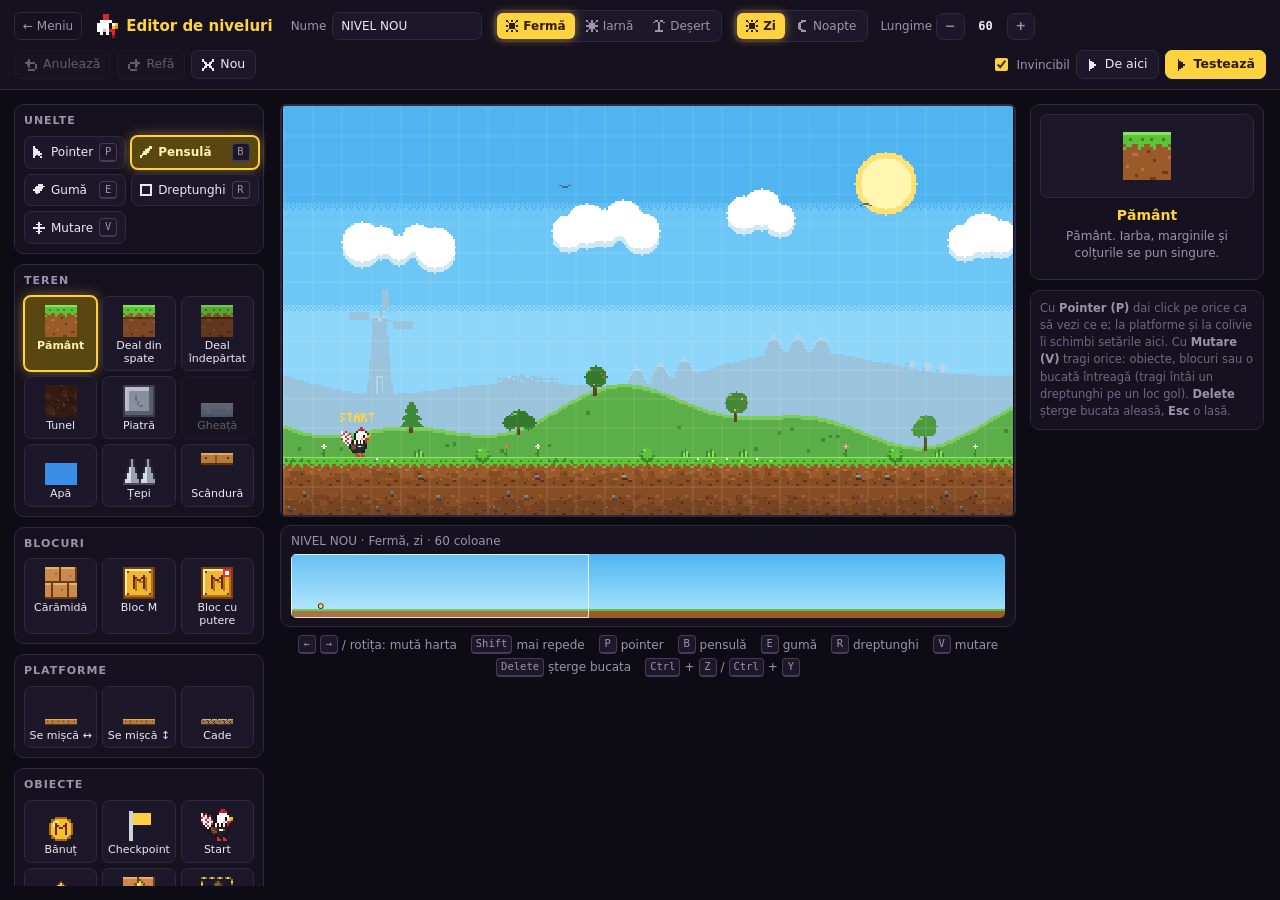
==== editor.html @ 534eb2d0 "Editor de niveluri (etapele 1-2), versiunea 1.1 - editor.html: pânză, unelte, testare, peșteră, cafe" ====
<!doctype html>
<html lang="ro">
<head>
<meta charset="utf-8">
<meta name="viewport" content="width=device-width,initial-scale=1">
<title>Curcanul în Fugă — Editor de niveluri</title>
<style>
  :root{
    --bg:#0d0b14;--panel:#15111e;--card:#1d1829;--card2:#262037;--line:#2e2840;--line2:#433a5c;
    --text:#ece8f4;--muted:#9a94ad;--dim:#6f6886;--accent:#ffd23f;--accent-ink:#2a1d00;--danger:#ff6a6a;
    --glow:0 0 0 1px var(--accent),0 0 14px rgba(255,210,63,.5);--lit-bg:#5a4610;--lit-text:#fff3b0;
  }
  *{box-sizing:border-box}
  html,body{margin:0;height:100%}
  body{background:var(--bg);color:var(--text);font:13px/1.35 system-ui,-apple-system,"Segoe UI",sans-serif;display:flex;flex-direction:column;overflow:hidden}
  button,input{font:inherit;color:inherit}
  button{cursor:pointer;-webkit-tap-highlight-color:transparent}
  button:focus-visible,input:focus-visible{outline:2px solid var(--accent);outline-offset:2px}
  button:disabled{opacity:.35;cursor:not-allowed}
  kbd{display:inline-block;min-width:18px;padding:0 4px;border:1px solid var(--line2);border-bottom-width:2px;border-radius:4px;
    background:var(--card);font:10.5px/1.5 ui-monospace,Consolas,monospace;color:var(--muted);text-align:center}

  /* ---- Bara de sus */
  .bar{flex:none;display:flex;flex-wrap:wrap;align-items:center;gap:8px 12px;padding:10px 14px;background:var(--panel);border-bottom:1px solid var(--line)}
  h1{display:flex;align-items:center;gap:8px;font-size:15px;margin:0 6px 0 0;color:var(--accent);white-space:nowrap}
  h1 img{image-rendering:pixelated;width:24px;height:24px}
  .back{color:var(--muted);font-size:12px;text-decoration:none;padding:5px 8px;border:1px solid var(--line);border-radius:6px;white-space:nowrap}
  .back:hover{color:var(--accent);border-color:var(--line2)}
  .fld{display:flex;align-items:center;gap:6px;color:var(--muted);font-size:12px}
  .fld input{width:150px;padding:5px 8px;background:var(--card);border:1px solid var(--line);border-radius:7px;text-transform:uppercase;color:var(--text)}
  .seg{display:flex;gap:2px;padding:2px;background:var(--card);border:1px solid var(--line);border-radius:8px}
  .seg button{display:flex;align-items:center;gap:5px;padding:5px 9px;border:0;border-radius:6px;background:none;color:var(--muted);font-size:12px;white-space:nowrap}
  .seg button:hover:not(:disabled){color:var(--text);background:var(--card2)}
  .seg button[aria-pressed="true"]{background:var(--accent);color:var(--accent-ink);font-weight:600;box-shadow:0 0 10px rgba(255,210,63,.55)}
  .len{display:flex;align-items:center;gap:4px;color:var(--muted);font-size:12px}
  .len b{min-width:34px;text-align:center;color:var(--text);font:600 12px ui-monospace,Consolas,monospace}
  .btn{display:flex;align-items:center;gap:6px;padding:5px 10px;background:var(--card);border:1px solid var(--line);border-radius:7px;white-space:nowrap;font-size:12.5px}
  .btn:hover:not(:disabled){background:var(--card2);border-color:var(--line2)}
  .btn:active:not(:disabled){transform:translateY(1px)}
  .btn.sq{padding:4px 8px;font-weight:700}
  .btn.primary{background:var(--accent);border-color:var(--accent);color:var(--accent-ink);font-weight:700}
  .btn.primary:hover:not(:disabled){background:#ffe070;border-color:#ffe070}
  .btn.stop{background:#c8323e;border-color:#ff6a72;color:#fff;font-weight:700}
  .btn.stop:hover{background:#e04050}
  .grp{display:flex;align-items:center;gap:6px}
  .sp{flex:1}
  .chk{display:flex;align-items:center;gap:5px;color:var(--muted);font-size:12px;cursor:pointer;white-space:nowrap}
  .chk input{accent-color:var(--accent)}
  .px{flex:none;width:12px;height:12px}

  /* ---- Stânga: panoul cu elemente */
  .body{flex:1;min-height:0;display:flex;gap:14px;padding:14px}
  aside{flex:none;width:252px;display:flex;flex-direction:column;gap:10px;overflow-y:auto;padding-right:2px;scrollbar-width:thin;scrollbar-color:var(--line2) transparent}
  section{background:var(--panel);border:1px solid var(--line);border-radius:10px;padding:9px}
  h2{font-size:11px;letter-spacing:.09em;text-transform:uppercase;color:var(--muted);margin:0 0 7px;font-weight:600}
  .modes{display:grid;grid-template-columns:1fr 1fr;gap:5px}
  .mode{display:flex;align-items:center;gap:6px;padding:6px 8px;background:var(--card);border:1px solid var(--line);border-radius:7px;font-size:12px;text-align:left}
  .mode kbd{margin-left:auto}
  .mode:hover{background:var(--card2);border-color:var(--line2)}
  .mode[aria-pressed="true"]{background:var(--lit-bg);border-color:var(--accent);color:var(--lit-text);font-weight:600;box-shadow:var(--glow)}
  .els{display:grid;grid-template-columns:repeat(3,1fr);gap:5px}
  .el{display:flex;flex-direction:column;align-items:center;gap:3px;padding:6px 2px 5px;background:var(--card);border:1px solid var(--line);border-radius:7px;font-size:11px;line-height:1.15;text-align:center}
  .el:hover:not(:disabled){background:var(--card2);border-color:var(--line2)}
  .el .ic{display:flex;align-items:flex-end;justify-content:center;height:34px}
  .el img{image-rendering:pixelated;display:block}
  .el[aria-pressed="true"]{background:var(--lit-bg);border-color:var(--accent);color:var(--lit-text);font-weight:600;box-shadow:var(--glow)}
  .el svg.px{width:21px;height:21px;margin-bottom:4px}
  .el[hidden]{display:none}
  .stack{display:flex;flex-direction:column;gap:6px}
  .row{display:flex;align-items:center;gap:8px}
  .row .lbl{flex:none;width:44px;color:var(--muted);font-size:12px}
  .row .seg{flex:1}
  .row .seg button{flex:1;justify-content:center;padding:5px 2px}
  section[hidden]{display:none}
  .opt{display:flex;align-items:center;justify-content:space-between;gap:8px;color:var(--muted);font-size:12px}
  .opt + .opt{margin-top:6px}
  .capts{display:grid;grid-template-columns:repeat(5,1fr);gap:4px}
  .capt{display:flex;flex-direction:column;align-items:center;gap:2px;padding:4px 1px;background:var(--card);border:1px solid var(--line);border-radius:7px;font-size:9.5px;line-height:1.1;text-align:center}
  .capt img{image-rendering:pixelated;width:33px;height:40px}
  .capt[aria-pressed="true"]{background:var(--lit-bg);border-color:var(--accent);color:var(--lit-text);box-shadow:var(--glow)}
  .hint{margin:0;color:var(--dim);font-size:11.5px;line-height:1.5}
  /* Butoanele mari; cel de ștergere e roșu și stă departe */
  .btn.big{width:100%;justify-content:center;padding:10px;margin-top:8px;font-size:13px;font-weight:600}
  .danger-zone{margin-top:16px;padding-top:12px;border-top:1px dashed var(--line2)}
  .danger-zone .btn{margin-top:0}
  .btn.danger{background:#3a1418;border-color:#c8323e;color:#ffb0b4}
  .btn.danger:hover:not(:disabled){background:#c8323e;border-color:#ff6a72;color:#fff}
  /* Fereastra de confirmare */
  .modal{position:fixed;inset:0;z-index:20;display:flex;align-items:center;justify-content:center;background:rgba(8,6,14,.72)}
  .modal[hidden]{display:none}
  .modal .box{width:min(380px,calc(100vw - 32px));background:var(--panel);border:1px solid var(--line2);border-radius:12px;padding:18px;box-shadow:0 10px 40px rgba(0,0,0,.6)}
  .modal h3{margin:0 0 8px;font-size:16px;color:#ff8a90}
  .modal p{margin:0 0 16px;color:var(--muted);line-height:1.45}
  .modal .acts{display:flex;justify-content:flex-end;gap:10px}
  .modal .acts .btn{padding:9px 16px;font-size:13px}
  /* ---- Dreapta: elementul ales și setările lui */
  aside.props{width:236px}
  .ihead{display:flex;flex-direction:column;align-items:center;gap:8px;text-align:center;margin-bottom:8px}
  .ihead .big{display:flex;align-items:center;justify-content:center;width:100%;min-height:84px;background:var(--card);border:1px solid var(--line);border-radius:8px;padding:8px}
  .ihead .big img{image-rendering:pixelated;display:block}
  .ihead .big svg.px{width:42px;height:42px;color:var(--accent)}
  .ihead b{display:block;font-size:14px;color:var(--accent)}
  .ihead small{display:block;margin-top:3px;color:var(--muted);font-size:12px;line-height:1.4}
  .ictx{margin:0 0 8px;padding:5px 8px;border-radius:6px;background:var(--card);color:var(--muted);font-size:11.5px;text-align:center}
  .props .opt b{min-width:64px;text-align:center}
  .seg.pw button{flex:1;flex-direction:column;justify-content:center;gap:4px;padding:7px 2px}
  .seg.pw img{image-rendering:pixelated;width:32px;height:32px;display:block}
  .props .capts{grid-template-columns:repeat(2,1fr);gap:6px}
  .props .capt{flex-direction:row;justify-content:flex-start;gap:6px;padding:4px 6px;font-size:11.5px;text-align:left}
  .props .capt img{width:33px;height:40px}
  .hint b{color:var(--muted);font-weight:600}

  /* ---- Dreapta: jocul și harta mică */
  main{flex:1;min-width:0;display:flex;flex-direction:column;align-items:center;gap:8px}
  iframe{border:2px solid var(--line);border-radius:6px;background:#000;display:block}
  main.playing iframe{border-color:var(--accent);box-shadow:var(--glow)}
  .mapbox{align-self:stretch;background:var(--panel);border:1px solid var(--line);border-radius:10px;padding:7px 10px 8px}
  .maphead{display:flex;justify-content:space-between;align-items:baseline;gap:12px;margin-bottom:5px;font-size:12px}
  #status{color:var(--muted)}
  #pos{font:12px ui-monospace,Consolas,monospace;color:var(--muted);white-space:nowrap}
  #map{display:block;width:100%;height:64px;border-radius:5px;background:#000;cursor:pointer;touch-action:none}
  .keys{display:flex;flex-wrap:wrap;justify-content:center;gap:4px 14px;margin:0;color:var(--muted);font-size:12px}
  .keys span{display:inline-flex;align-items:center;gap:4px}
</style>
</head>
<body>
<header class="bar">
  <a class="back" href="index.html">← Meniu</a>
  <h1><img id="logo" alt="">Editor de niveluri</h1>
  <label class="fld">Nume <input id="name" maxlength="24" spellcheck="false" autocomplete="off"></label>
  <div class="seg" id="biome" role="group" aria-label="Biomul">
    <button data-biome="ferma"><i data-px="sun"></i>Fermă</button>
    <button data-biome="iarna"><i data-px="flake"></i>Iarnă</button>
    <button data-biome="desert"><i data-px="palm"></i>Deșert</button>
  </div>
  <div class="seg" id="time" role="group" aria-label="Zi sau noapte">
    <button data-night="0"><i data-px="sun"></i>Zi</button>
    <button data-night="1"><i data-px="moon"></i>Noapte</button>
  </div>
  <div class="len" title="Lungimea nivelului, în pătrate">Lungime
    <button class="btn sq" data-len="-10" title="Scoate 10 coloane de la capăt">−</button><b id="len">60</b><button class="btn sq" data-len="10" title="Adaugă 10 coloane cu pământ la capăt">+</button></div>
  <div class="grp">
    <button class="btn" id="undo" title="Anulează (Ctrl+Z)"><i data-px="undo"></i>Anulează</button>
    <button class="btn" id="redo" title="Refă (Ctrl+Y)"><i data-px="redo"></i>Refă</button>
    <button class="btn" id="new" title="Pornește de la o pânză goală (se poate anula)"><i data-px="x"></i>Nou</button>
  </div>
  <span class="sp"></span>
  <div class="grp">
    <label class="chk" title="Nimic nu te rănește când testezi (apa și gropile tot te omoară)"><input type="checkbox" id="god" checked>Invincibil</label>
    <button class="btn" id="here" title="Testează din stânga ecranului de acum"><i data-px="play"></i>De aici</button>
    <button class="btn primary" id="test" title="Joacă nivelul de la start"><i data-px="play"></i>Testează</button>
  </div>
</header>

<div class="body">
  <aside id="pal">
    <section>
      <h2>Unelte</h2>
      <div class="modes" id="modes"></div>
    </section>
    <section id="caveIn" hidden>
      <h2>Camera peșterii</h2>
      <div class="stack">
        <div class="len">Lungime <button class="btn sq" data-clen="-5" title="Scoate 5 coloane din cameră">−</button><b id="clen">30</b><button class="btn sq" data-clen="5" title="Adaugă 5 coloane la cameră">+</button></div>
        <button class="btn" id="surface"><i data-px="back"></i>Înapoi la suprafață</button>
      </div>
    </section>
    <section data-zone="main"><h2>Teren</h2><div class="els" data-group="teren"></div></section>
    <section data-zone="cave" hidden><h2>Teren</h2><div class="els" data-group="cteren"></div></section>
    <section><h2>Blocuri</h2><div class="els" data-group="blocuri"></div></section>
    <section data-zone="main"><h2>Platforme</h2><div class="els" data-group="platforme"></div></section>
    <section><h2>Obiecte</h2><div class="els" data-group="obiecte"></div></section>
    <section><h2>Inamici</h2><div class="els" data-group="inamici"></div></section>
    <section data-zone="cave" hidden><h2>Decorul peșterii</h2><div class="els" data-group="decor"></div></section>
    <section data-zone="main" id="caveOut">
      <h2>Peștera secretă</h2>
      <div class="els" data-group="pestera"></div>
      <button class="btn big" id="enterCave" title="Arată camera peșterii, ca s-o desenezi"><i data-px="enter"></i>Intră în peșteră</button>
      <div class="danger-zone">
        <button class="btn big danger" id="delCave" title="Scoate peștera din nivel (te întreabă înainte)"><i data-px="x"></i>Șterge peștera</button>
      </div>
    </section>
    <section data-zone="main"><h2>Final și cafenea</h2><div class="els" data-group="final"></div></section>
    <section>
      <p class="hint"><b>Click</b> pune elementul ales, <b>trage</b> ca să desenezi.<br>
        <b>Click dreapta</b> șterge, oricare ar fi unealta.<br>
        <b>Dreptunghi:</b> tragi un dreptunghi și se umple (cu click dreapta se golește).<br>
        <b>În peșteră</b> tavanul, podeaua și pereții sunt pământ: îi ștergi și îi desenezi cum vrei. Groapa cu țepi o faci punând țepi jos.<br>
        <b>Mutare:</b> tragi inamici, bănuți, pene, checkpointuri, startul, colivia, finalul, cafeneaua, platformele sau găurile peșterii.<br>
        Marginile și iarba terenului se fac singure. Cel mult 3 pene, o colivie, un final, o cafenea și o peșteră.</p>
    </section>
  </aside>

  <main id="main">
    <iframe id="frame" src="index.html?edit" title="Nivelul, în joc"></iframe>
    <div class="mapbox">
      <div class="maphead"><span id="status">Se încarcă jocul…</span><span id="pos"></span></div>
      <canvas id="map" aria-label="Harta nivelului: click ca să mergi acolo"></canvas>
    </div>
    <p class="keys">
      <span><kbd>←</kbd><kbd>→</kbd> / rotița: mută harta</span>
      <span><kbd>Shift</kbd> mai repede</span>
      <span><kbd>P</kbd> pointer</span><span><kbd>B</kbd> pensulă</span><span><kbd>E</kbd> gumă</span><span><kbd>R</kbd> dreptunghi</span><span><kbd>V</kbd> mutare</span><span><kbd>Delete</kbd> șterge bucata</span>
      <span><kbd>Ctrl</kbd>+<kbd>Z</kbd> / <kbd>Ctrl</kbd>+<kbd>Y</kbd></span>
    </p>
  </main>

  <aside id="props" class="props" aria-label="Elementul ales și setările lui"></aside>
</div>

<div class="modal" id="ask" hidden role="dialog" aria-modal="true" aria-labelledby="askT">
  <div class="box">
    <h3 id="askT"></h3>
    <p id="askP"></p>
    <div class="acts"><button class="btn" id="askNo">Nu, lasă</button><button class="btn danger" id="askYes"></button></div>
  </div>
</div>
<script src="js/editor/format.js"></script>
<script src="js/editor/editor.js"></script>
</body>
</html>
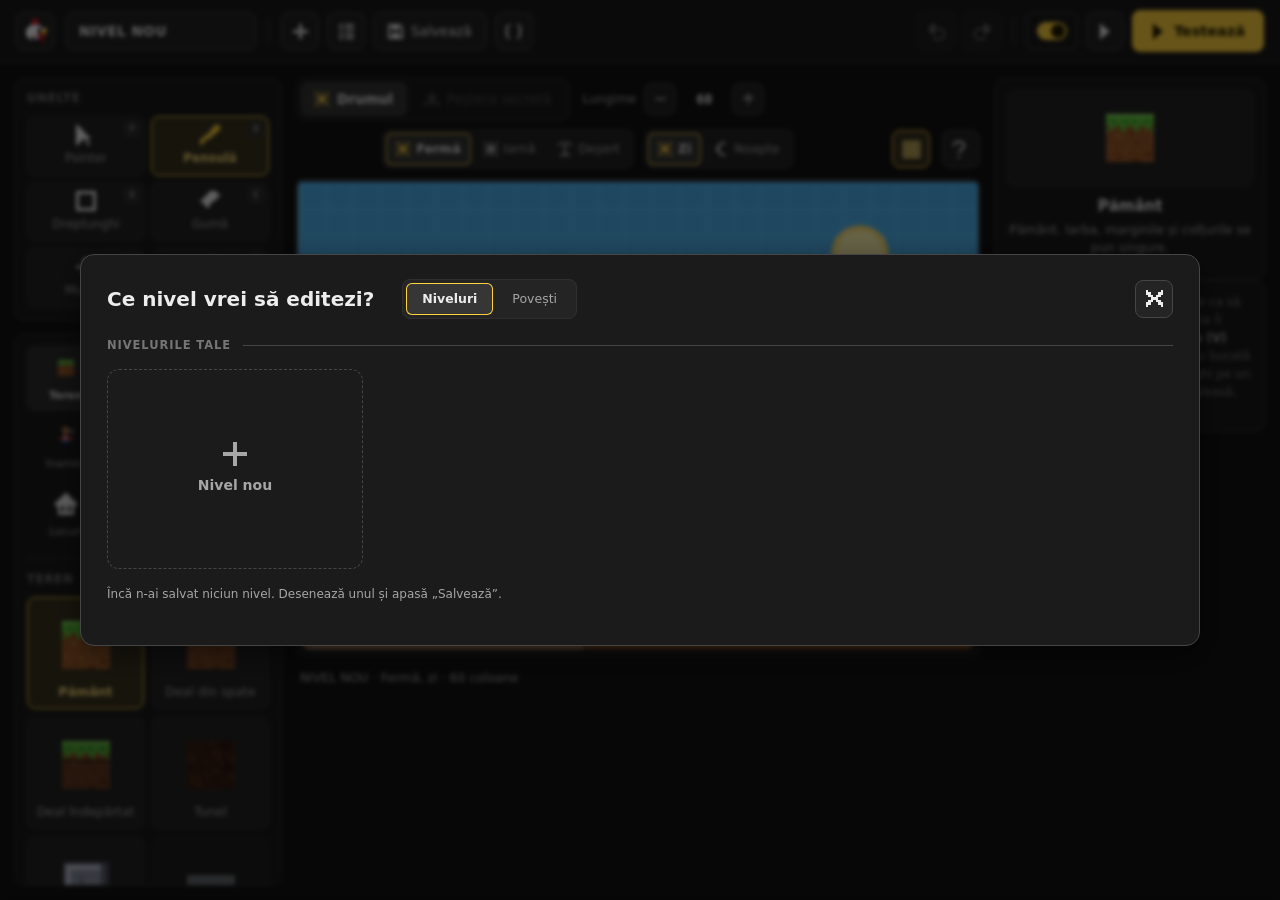
==== commit 0697716e: "Versiunea 1.2: salvare, NIVELURILE MELE, povești, editor nou - salvare cu nume, Nivelurile mele pe c" ====
--- a/editor.html
+++ b/editor.html
@@ -5,150 +5,269 @@
 <meta name="viewport" content="width=device-width,initial-scale=1">
 <title>Curcanul în Fugă — Editor de niveluri</title>
 <style>
+  /* Gri neutru, un singur accent (galbenul din joc) */
   :root{
-    --bg:#0d0b14;--panel:#15111e;--card:#1d1829;--card2:#262037;--line:#2e2840;--line2:#433a5c;
-    --text:#ece8f4;--muted:#9a94ad;--dim:#6f6886;--accent:#ffd23f;--accent-ink:#2a1d00;--danger:#ff6a6a;
-    --glow:0 0 0 1px var(--accent),0 0 14px rgba(255,210,63,.5);--lit-bg:#5a4610;--lit-text:#fff3b0;
+    --bg:#121212;--panel:#1b1b1b;--card:#242424;--card2:#2d2d2d;--card3:#363636;--line:#2f2f2f;--line2:#454545;
+    --text:#ededed;--muted:#a6a6a6;--dim:#767676;--accent:#ffd23f;--accent2:#ffe27a;--accent-ink:#1f1800;
+    --sel:#3a3320;--sel-line:#ffd23f;--danger:#e5484d;--ok:#5bd17a;
+    --r:10px;--r2:8px;--shadow:0 8px 30px rgba(0,0,0,.45);
   }
   *{box-sizing:border-box}
   html,body{margin:0;height:100%}
-  body{background:var(--bg);color:var(--text);font:13px/1.35 system-ui,-apple-system,"Segoe UI",sans-serif;display:flex;flex-direction:column;overflow:hidden}
+  body{background:var(--bg);color:var(--text);font:13.5px/1.4 system-ui,-apple-system,"Segoe UI",sans-serif;display:flex;flex-direction:column;overflow:hidden}
   button,input{font:inherit;color:inherit}
   button{cursor:pointer;-webkit-tap-highlight-color:transparent}
-  button:focus-visible,input:focus-visible{outline:2px solid var(--accent);outline-offset:2px}
+  button:focus-visible,input:focus-visible,a:focus-visible{outline:2px solid var(--accent);outline-offset:2px}
   button:disabled{opacity:.35;cursor:not-allowed}
-  kbd{display:inline-block;min-width:18px;padding:0 4px;border:1px solid var(--line2);border-bottom-width:2px;border-radius:4px;
-    background:var(--card);font:10.5px/1.5 ui-monospace,Consolas,monospace;color:var(--muted);text-align:center}
-
-  /* ---- Bara de sus */
-  .bar{flex:none;display:flex;flex-wrap:wrap;align-items:center;gap:8px 12px;padding:10px 14px;background:var(--panel);border-bottom:1px solid var(--line)}
-  h1{display:flex;align-items:center;gap:8px;font-size:15px;margin:0 6px 0 0;color:var(--accent);white-space:nowrap}
-  h1 img{image-rendering:pixelated;width:24px;height:24px}
-  .back{color:var(--muted);font-size:12px;text-decoration:none;padding:5px 8px;border:1px solid var(--line);border-radius:6px;white-space:nowrap}
-  .back:hover{color:var(--accent);border-color:var(--line2)}
-  .fld{display:flex;align-items:center;gap:6px;color:var(--muted);font-size:12px}
-  .fld input{width:150px;padding:5px 8px;background:var(--card);border:1px solid var(--line);border-radius:7px;text-transform:uppercase;color:var(--text)}
-  .seg{display:flex;gap:2px;padding:2px;background:var(--card);border:1px solid var(--line);border-radius:8px}
-  .seg button{display:flex;align-items:center;gap:5px;padding:5px 9px;border:0;border-radius:6px;background:none;color:var(--muted);font-size:12px;white-space:nowrap}
+  kbd{display:inline-block;min-width:20px;padding:0 5px;border:1px solid var(--line2);border-bottom-width:2px;border-radius:5px;
+    background:var(--card2);font:600 11px/1.6 ui-monospace,Consolas,monospace;color:var(--muted);text-align:center}
+  .px{flex:none;width:14px;height:14px}
+  [hidden]{display:none!important}
+
+  /* ---- Butoanele */
+  .btn{display:inline-flex;align-items:center;justify-content:center;gap:8px;height:38px;padding:0 14px;background:var(--card);border:1px solid var(--line2);border-radius:var(--r2);white-space:nowrap;font-size:13.5px;font-weight:500}
+  .btn:hover:not(:disabled){background:var(--card2);border-color:#555}
+  .btn:active:not(:disabled){transform:translateY(1px)}
+  .btn .px{width:15px;height:15px}
+  .btn.ico{width:38px;padding:0}
+  .btn.ico .px{width:17px;height:17px}
+  .btn.sq{width:32px;height:32px;padding:0;font-size:17px;font-weight:700}
+  .btn.primary{background:var(--accent);border-color:var(--accent);color:var(--accent-ink);font-weight:700}
+  .btn.primary:hover:not(:disabled){background:var(--accent2);border-color:var(--accent2)}
+  .btn.stop{background:var(--danger);border-color:var(--danger);color:#fff;font-weight:700}
+  .btn.stop:hover{background:#f05a5f}
+  .btn.danger{background:transparent;border-color:#6b2a2c;color:#ff9a9d}
+  .btn.danger:hover:not(:disabled){background:var(--danger);border-color:var(--danger);color:#fff}
+  .btn.wide{width:100%}
+  .btn.tall{height:44px;font-size:14px;font-weight:600}
+  .btn.on{background:var(--sel);border-color:var(--sel-line);color:var(--accent2)}
+  .grp{display:flex;align-items:center;gap:8px}
+  .sp{flex:1}
+  .vsep{width:1px;height:26px;background:var(--line2)}
+
+  /* ---- Bara de sus: numele, fișierul, testarea */
+  .bar{flex:none;display:flex;align-items:center;gap:12px;padding:10px 16px;background:var(--panel);border-bottom:1px solid var(--line)}
+  a.btn{color:var(--text);text-decoration:none}
+  #logo{image-rendering:pixelated;width:24px;height:24px;display:block}
+  .btn.home{padding:0 14px 0 10px}
+  .title{display:flex;align-items:center;gap:10px;min-width:0}
+  .title input{width:240px;height:38px;padding:0 12px;background:var(--card);border:1px solid var(--line2);border-radius:var(--r2);text-transform:uppercase;font-weight:700;letter-spacing:.04em}
+  .title input:hover{border-color:#555}
+  /* Doar un punct: galben = nesalvat (ce înseamnă spune tooltipul) */
+  #save{position:relative}
+  .chip{position:absolute;top:-4px;right:-4px;width:10px;height:10px;border-radius:50%;background:var(--accent);border:2px solid var(--panel)}
+  .toggle{display:inline-flex;align-items:center;gap:8px;height:38px;padding:0 12px;border:1px solid var(--line2);border-radius:var(--r2);color:var(--muted);cursor:pointer;white-space:nowrap;user-select:none}
+  .toggle:hover{background:var(--card)}
+  .toggle input{appearance:none;width:30px;height:18px;margin:0;border-radius:9px;background:var(--card3);position:relative;cursor:pointer;transition:background .15s}
+  .toggle input::after{content:'';position:absolute;top:2px;left:2px;width:14px;height:14px;border-radius:50%;background:#bbb;transition:transform .15s}
+  .toggle input:checked{background:var(--accent)}
+  .toggle input:checked::after{transform:translateX(12px);background:var(--accent-ink)}
+  .toggle:has(input:checked){color:var(--text)}
+  #test{min-width:132px;height:42px;font-size:14.5px}
+  /* Ecran mai îngust: în bara de sus rămân doar iconițele (tooltipul spune ce sunt) */
+  @media (max-width:1560px){.title input{width:190px}}
+  @media (max-width:1420px){.bar .lbl{display:none}.bar .btn:has(.lbl){width:38px;padding:0}.bar .toggle{padding:0 10px}}
+
+  /* ---- Corpul: unelte și elemente | jocul | setări */
+  .body{flex:1;min-height:0;display:flex;gap:14px;padding:14px}
+  aside{flex:none;width:268px;display:flex;flex-direction:column;gap:12px;overflow-y:auto;scrollbar-width:thin;scrollbar-color:var(--line2) transparent}
+  section{background:var(--panel);border:1px solid var(--line);border-radius:var(--r);padding:12px}
+  h2{font-size:11.5px;letter-spacing:.08em;text-transform:uppercase;color:var(--dim);margin:0 0 10px;font-weight:700}
+  .hint{margin:0;color:var(--dim);font-size:12px;line-height:1.5}
+  .hint b{color:var(--muted);font-weight:600}
+
+  /* Uneltele: 3 × 2, mari */
+  .modes{display:grid;grid-template-columns:repeat(auto-fill,minmax(80px,1fr));gap:6px}
+  .mode{position:relative;display:flex;flex-direction:column;align-items:center;justify-content:center;gap:5px;height:60px;background:var(--card);border:1px solid var(--line);border-radius:var(--r2);font-size:12px;color:var(--muted)}
+  .mode .px{width:20px;height:20px;color:var(--text)}
+  .mode kbd{position:absolute;top:4px;right:4px;min-width:16px;padding:0 3px;font-size:9.5px;line-height:1.45;border-bottom-width:1px;opacity:.8}
+  .mode:hover{background:var(--card2);color:var(--text)}
+  .mode[aria-pressed="true"]{background:var(--sel);border-color:var(--sel-line);color:var(--accent2);font-weight:600}
+  .mode[aria-pressed="true"] .px{color:var(--accent)}
+
+  /* Categoriile: file cu iconițe */
+  .palette{flex:1;display:flex;flex-direction:column;min-height:0;overflow-y:auto}   /* umple tot panoul */
+  .cats{display:grid;grid-template-columns:repeat(auto-fill,minmax(60px,1fr));gap:4px;padding-bottom:12px;margin-bottom:12px;border-bottom:1px solid var(--line)}
+  .cat{display:flex;flex-direction:column;align-items:center;justify-content:center;gap:4px;height:64px;padding:3px 2px;background:transparent;border:1px solid transparent;border-radius:var(--r2);font-size:11px;color:var(--muted)}
+  .cat .ci{display:flex;align-items:center;justify-content:center;width:34px;height:32px}
+  .cat .ci img{image-rendering:pixelated;max-width:34px;max-height:32px;min-width:16px}
+  .cat .ci .px{width:22px;height:22px;color:var(--text)}
+  .cat:hover{background:var(--card);color:var(--text)}
+  .cat[aria-selected="true"]{background:var(--card2);border-color:var(--line2);color:var(--text);font-weight:600}
+  .cat[aria-selected="true"] .ci .px{color:var(--accent)}
+
+  /* Elementele categoriei alese */
+  .els{display:grid;grid-template-columns:repeat(auto-fill,minmax(78px,1fr));gap:8px}
+  .el{display:flex;flex-direction:column;align-items:center;justify-content:flex-end;gap:7px;min-height:112px;padding:10px 3px 9px;background:var(--card);border:1px solid var(--line);border-radius:var(--r2);font-size:12.5px;line-height:1.2;text-align:center;color:var(--muted)}
+  .el:hover:not(:disabled){background:var(--card2);border-color:var(--line2);color:var(--text)}
+  .el .ic{display:flex;align-items:center;justify-content:center;flex:1;max-height:64px}
+  .el img{image-rendering:pixelated;display:block}
+  .el svg.px{width:34px;height:34px;color:var(--text)}
+  .el[aria-pressed="true"]{background:var(--sel);border-color:var(--sel-line);color:var(--accent2);font-weight:600}
+  .cavebox{display:flex;flex-direction:column;gap:8px;margin-top:12px}
+  .danger-zone{margin-top:10px;padding-top:12px;border-top:1px dashed var(--line2)}
+
+  /* ---- Centru: drum/peșteră, jocul, harta, starea */
+  main{flex:1;min-width:0;display:flex;flex-direction:column;align-items:center;gap:10px}
+  .regionbar{display:flex;flex-wrap:wrap;align-items:center;gap:8px 12px;max-width:100%}
+  .regionbar .seg button{min-height:32px;padding:3px 10px}
+  /* Biomul și ziua: la mijloc, între lungime și grilă */
+  .look{flex:1;display:flex;justify-content:center;align-items:center;gap:10px}
+  #regionbar .seg{margin:0}   /* altfel .seg + .seg (din panoul din dreapta) o împinge în jos */
+  .tabs{display:flex;gap:4px;padding:4px;background:var(--panel);border:1px solid var(--line);border-radius:var(--r)}
+  .rtab{display:inline-flex;align-items:center;gap:8px;height:34px;padding:0 14px;border:0;border-radius:7px;background:transparent;color:var(--muted);font-weight:500;white-space:nowrap}
+  .rtab:hover:not(:disabled){background:var(--card);color:var(--text)}
+  .rtab[aria-selected="true"]{background:var(--card3);color:var(--text);font-weight:600}
+  .rtab[aria-selected="true"] .px{color:var(--accent)}
+  .len{display:inline-flex;align-items:center;gap:8px;color:var(--muted);font-size:12.5px;white-space:nowrap}
+  .len b{min-width:40px;text-align:center;color:var(--text);font:700 13.5px ui-monospace,Consolas,monospace}
+  iframe{border:2px solid var(--line2);border-radius:var(--r2);background:#000;display:block}
+  main.playing iframe{border-color:var(--accent);box-shadow:0 0 0 1px var(--accent),0 0 22px rgba(255,210,63,.35)}
+  .mapbox{background:var(--panel);border:1px solid var(--line);border-radius:var(--r2);padding:6px}
+  #map{display:block;width:100%;height:68px;border-radius:5px;background:#000;cursor:pointer;touch-action:none}
+  .statusbar{display:flex;justify-content:space-between;align-items:center;gap:16px;min-height:24px;padding:0 4px;font-size:12.5px}
+  #status{color:var(--muted);overflow:hidden;text-overflow:ellipsis;white-space:nowrap}
+  #pos{font:12px ui-monospace,Consolas,monospace;color:var(--dim);white-space:nowrap}
+
+  /* ---- Dreapta: elementul ales, nivelul */
+  aside.props{width:272px}
+  .ihead{display:flex;flex-direction:column;align-items:center;gap:10px;text-align:center;margin-bottom:10px}
+  .ihead .big{display:flex;align-items:center;justify-content:center;width:100%;min-height:96px;background:var(--card);border:1px solid var(--line);border-radius:var(--r2);padding:10px}
+  .ihead .big img{image-rendering:pixelated;display:block}
+  .ihead .big svg.px{width:44px;height:44px;color:var(--accent)}
+  .ihead b{display:block;font-size:15px;color:var(--text)}
+  .ihead small{display:block;margin-top:4px;color:var(--muted);font-size:12.5px;line-height:1.45}
+  .ictx{margin:0 0 10px;padding:6px 10px;border-radius:7px;background:var(--card);color:var(--muted);font-size:12px;text-align:center}
+  .opt{display:flex;align-items:center;justify-content:space-between;gap:8px;color:var(--muted);font-size:12.5px}
+  .opt + .opt{margin-top:8px}
+  .props .opt b{min-width:64px;text-align:center}
+  .seg{display:flex;gap:3px;padding:3px;background:var(--card);border:1px solid var(--line);border-radius:var(--r2)}
+  .seg button{flex:1;display:flex;align-items:center;justify-content:center;gap:6px;min-height:34px;padding:4px 6px;border:0;border-radius:6px;background:none;color:var(--muted);font-size:12.5px;white-space:nowrap}
   .seg button:hover:not(:disabled){color:var(--text);background:var(--card2)}
-  .seg button[aria-pressed="true"]{background:var(--accent);color:var(--accent-ink);font-weight:600;box-shadow:0 0 10px rgba(255,210,63,.55)}
-  .len{display:flex;align-items:center;gap:4px;color:var(--muted);font-size:12px}
-  .len b{min-width:34px;text-align:center;color:var(--text);font:600 12px ui-monospace,Consolas,monospace}
-  .btn{display:flex;align-items:center;gap:6px;padding:5px 10px;background:var(--card);border:1px solid var(--line);border-radius:7px;white-space:nowrap;font-size:12.5px}
-  .btn:hover:not(:disabled){background:var(--card2);border-color:var(--line2)}
-  .btn:active:not(:disabled){transform:translateY(1px)}
-  .btn.sq{padding:4px 8px;font-weight:700}
-  .btn.primary{background:var(--accent);border-color:var(--accent);color:var(--accent-ink);font-weight:700}
-  .btn.primary:hover:not(:disabled){background:#ffe070;border-color:#ffe070}
-  .btn.stop{background:#c8323e;border-color:#ff6a72;color:#fff;font-weight:700}
-  .btn.stop:hover{background:#e04050}
-  .grp{display:flex;align-items:center;gap:6px}
-  .sp{flex:1}
-  .chk{display:flex;align-items:center;gap:5px;color:var(--muted);font-size:12px;cursor:pointer;white-space:nowrap}
-  .chk input{accent-color:var(--accent)}
-  .px{flex:none;width:12px;height:12px}
-
-  /* ---- Stânga: panoul cu elemente */
-  .body{flex:1;min-height:0;display:flex;gap:14px;padding:14px}
-  aside{flex:none;width:252px;display:flex;flex-direction:column;gap:10px;overflow-y:auto;padding-right:2px;scrollbar-width:thin;scrollbar-color:var(--line2) transparent}
-  section{background:var(--panel);border:1px solid var(--line);border-radius:10px;padding:9px}
-  h2{font-size:11px;letter-spacing:.09em;text-transform:uppercase;color:var(--muted);margin:0 0 7px;font-weight:600}
-  .modes{display:grid;grid-template-columns:1fr 1fr;gap:5px}
-  .mode{display:flex;align-items:center;gap:6px;padding:6px 8px;background:var(--card);border:1px solid var(--line);border-radius:7px;font-size:12px;text-align:left}
-  .mode kbd{margin-left:auto}
-  .mode:hover{background:var(--card2);border-color:var(--line2)}
-  .mode[aria-pressed="true"]{background:var(--lit-bg);border-color:var(--accent);color:var(--lit-text);font-weight:600;box-shadow:var(--glow)}
-  .els{display:grid;grid-template-columns:repeat(3,1fr);gap:5px}
-  .el{display:flex;flex-direction:column;align-items:center;gap:3px;padding:6px 2px 5px;background:var(--card);border:1px solid var(--line);border-radius:7px;font-size:11px;line-height:1.15;text-align:center}
-  .el:hover:not(:disabled){background:var(--card2);border-color:var(--line2)}
-  .el .ic{display:flex;align-items:flex-end;justify-content:center;height:34px}
-  .el img{image-rendering:pixelated;display:block}
-  .el[aria-pressed="true"]{background:var(--lit-bg);border-color:var(--accent);color:var(--lit-text);font-weight:600;box-shadow:var(--glow)}
-  .el svg.px{width:21px;height:21px;margin-bottom:4px}
-  .el[hidden]{display:none}
-  .stack{display:flex;flex-direction:column;gap:6px}
-  .row{display:flex;align-items:center;gap:8px}
-  .row .lbl{flex:none;width:44px;color:var(--muted);font-size:12px}
-  .row .seg{flex:1}
-  .row .seg button{flex:1;justify-content:center;padding:5px 2px}
-  section[hidden]{display:none}
-  .opt{display:flex;align-items:center;justify-content:space-between;gap:8px;color:var(--muted);font-size:12px}
-  .opt + .opt{margin-top:6px}
-  .capts{display:grid;grid-template-columns:repeat(5,1fr);gap:4px}
-  .capt{display:flex;flex-direction:column;align-items:center;gap:2px;padding:4px 1px;background:var(--card);border:1px solid var(--line);border-radius:7px;font-size:9.5px;line-height:1.1;text-align:center}
+  .seg button[aria-pressed="true"]{background:var(--card3);color:var(--text);font-weight:600;box-shadow:inset 0 0 0 1px var(--sel-line)}
+  .seg button[aria-pressed="true"] .px{color:var(--accent)}
+  .seg.pw button{flex-direction:column;gap:4px;padding:8px 2px}
+  .seg.pw img{image-rendering:pixelated;width:32px;height:32px;display:block}
+  .seg + .opt,.seg + .seg{margin-top:10px}
+  .opt + .seg{margin-top:6px}
+  .capts{display:grid;grid-template-columns:repeat(2,1fr);gap:6px}
+  .capt{display:flex;align-items:center;gap:6px;padding:4px 6px;background:var(--card);border:1px solid var(--line);border-radius:var(--r2);font-size:11.5px;line-height:1.15;text-align:left;color:var(--muted)}
   .capt img{image-rendering:pixelated;width:33px;height:40px}
-  .capt[aria-pressed="true"]{background:var(--lit-bg);border-color:var(--accent);color:var(--lit-text);box-shadow:var(--glow)}
-  .hint{margin:0;color:var(--dim);font-size:11.5px;line-height:1.5}
-  /* Butoanele mari; cel de ștergere e roșu și stă departe */
-  .btn.big{width:100%;justify-content:center;padding:10px;margin-top:8px;font-size:13px;font-weight:600}
-  .danger-zone{margin-top:16px;padding-top:12px;border-top:1px dashed var(--line2)}
-  .danger-zone .btn{margin-top:0}
-  .btn.danger{background:#3a1418;border-color:#c8323e;color:#ffb0b4}
-  .btn.danger:hover:not(:disabled){background:#c8323e;border-color:#ff6a72;color:#fff}
-  /* Fereastra de confirmare */
-  .modal{position:fixed;inset:0;z-index:20;display:flex;align-items:center;justify-content:center;background:rgba(8,6,14,.72)}
-  .modal[hidden]{display:none}
-  .modal .box{width:min(380px,calc(100vw - 32px));background:var(--panel);border:1px solid var(--line2);border-radius:12px;padding:18px;box-shadow:0 10px 40px rgba(0,0,0,.6)}
-  .modal h3{margin:0 0 8px;font-size:16px;color:#ff8a90}
-  .modal p{margin:0 0 16px;color:var(--muted);line-height:1.45}
+  .capt[aria-pressed="true"]{background:var(--sel);border-color:var(--sel-line);color:var(--accent2)}
+  .lvl .row{display:flex;flex-direction:column;gap:6px}
+  .lvl .row + .row{margin-top:12px}
+  .lvl .lbl{color:var(--muted);font-size:12px}
+
+  /* ---- Ferestrele */
+  .modal{position:fixed;inset:0;z-index:20;display:flex;align-items:center;justify-content:center;background:rgba(0,0,0,.6);backdrop-filter:blur(2px)}
+  .modal .box{width:min(400px,calc(100vw - 32px));background:var(--panel);border:1px solid var(--line2);border-radius:14px;padding:20px;box-shadow:var(--shadow)}
+  .modal h3{margin:0 0 8px;font-size:17px;color:#ff9a9d}
+  .modal p{margin:0 0 16px;color:var(--muted);line-height:1.5}
   .modal .acts{display:flex;justify-content:flex-end;gap:10px}
-  .modal .acts .btn{padding:9px 16px;font-size:13px}
-  /* ---- Dreapta: elementul ales și setările lui */
-  aside.props{width:236px}
-  .ihead{display:flex;flex-direction:column;align-items:center;gap:8px;text-align:center;margin-bottom:8px}
-  .ihead .big{display:flex;align-items:center;justify-content:center;width:100%;min-height:84px;background:var(--card);border:1px solid var(--line);border-radius:8px;padding:8px}
-  .ihead .big img{image-rendering:pixelated;display:block}
-  .ihead .big svg.px{width:42px;height:42px;color:var(--accent)}
-  .ihead b{display:block;font-size:14px;color:var(--accent)}
-  .ihead small{display:block;margin-top:3px;color:var(--muted);font-size:12px;line-height:1.4}
-  .ictx{margin:0 0 8px;padding:5px 8px;border-radius:6px;background:var(--card);color:var(--muted);font-size:11.5px;text-align:center}
-  .props .opt b{min-width:64px;text-align:center}
-  .seg.pw button{flex:1;flex-direction:column;justify-content:center;gap:4px;padding:7px 2px}
-  .seg.pw img{image-rendering:pixelated;width:32px;height:32px;display:block}
-  .props .capts{grid-template-columns:repeat(2,1fr);gap:6px}
-  .props .capt{flex-direction:row;justify-content:flex-start;gap:6px;padding:4px 6px;font-size:11.5px;text-align:left}
-  .props .capt img{width:33px;height:40px}
-  .hint b{color:var(--muted);font-weight:600}
-
-  /* ---- Dreapta: jocul și harta mică */
-  main{flex:1;min-width:0;display:flex;flex-direction:column;align-items:center;gap:8px}
-  iframe{border:2px solid var(--line);border-radius:6px;background:#000;display:block}
-  main.playing iframe{border-color:var(--accent);box-shadow:var(--glow)}
-  .mapbox{align-self:stretch;background:var(--panel);border:1px solid var(--line);border-radius:10px;padding:7px 10px 8px}
-  .maphead{display:flex;justify-content:space-between;align-items:baseline;gap:12px;margin-bottom:5px;font-size:12px}
-  #status{color:var(--muted)}
-  #pos{font:12px ui-monospace,Consolas,monospace;color:var(--muted);white-space:nowrap}
-  #map{display:block;width:100%;height:64px;border-radius:5px;background:#000;cursor:pointer;touch-action:none}
-  .keys{display:flex;flex-wrap:wrap;justify-content:center;gap:4px 14px;margin:0;color:var(--muted);font-size:12px}
-  .keys span{display:inline-flex;align-items:center;gap:4px}
+  .modal .box.wide{width:min(600px,calc(100vw - 32px));max-height:calc(100vh - 32px);overflow:auto}
+  .mhead{display:flex;align-items:center;justify-content:space-between;gap:10px;margin-bottom:12px}
+  .mhead h3{margin:0;color:var(--text)}
+  .modal h4{margin:18px 0 8px;font-size:13.5px;color:var(--text)}
+  .modal .box.huge{width:min(1120px,calc(100vw - 48px));max-height:calc(100vh - 48px);overflow:auto;padding:24px 26px 26px}
+  .box.huge .mhead{margin-bottom:18px}
+  .box.huge .mhead h3{font-size:20px}
+  .mlist{display:flex;flex-direction:column;gap:16px}
+  /* Separatorul cu titlu: o linie */
+  .msep{display:flex;align-items:center;gap:12px;color:var(--dim);font-size:11.5px;letter-spacing:.08em;text-transform:uppercase;font-weight:700}
+  .msep::after{content:'';flex:1;height:1px;background:var(--line2)}
+  /* Ce lucrai data trecută */
+  .cont{display:flex;align-items:center;gap:20px;padding:14px 20px 14px 14px;background:var(--card);border:1px solid var(--line);border-radius:12px}
+  .cont .thumb{flex:none;width:340px;height:100px;border-radius:8px}
+  .cont .cm{flex:1;min-width:0}
+  .cont .cm b{display:block;font-size:17px;overflow:hidden;text-overflow:ellipsis;white-space:nowrap}
+  .cont .cm small{display:block;margin-top:4px;color:var(--muted);font-size:12.5px}
+  .cont .btn{height:44px;padding:0 22px;font-size:14.5px}
+  /* Cartonașele nivelurilor */
+  .cards{display:grid;grid-template-columns:repeat(auto-fill,minmax(240px,1fr));gap:14px}
+  .card{display:flex;flex-direction:column;min-width:0;background:var(--card);border:1px solid var(--line);border-radius:12px;overflow:hidden;transition:border-color .12s,transform .12s}
+  .card:hover{border-color:#5a5a5a;transform:translateY(-2px)}
+  .thumb{display:block;width:100%;height:104px;background:#000;cursor:pointer}
+  .thumb{border-bottom:1px solid var(--line)}
+  .card .cm{padding:12px 14px 0;min-width:0}
+  .card .cm b{display:flex;align-items:center;gap:6px;font-size:14.5px;min-width:0}
+  .card .cm b .nm{overflow:hidden;text-overflow:ellipsis;white-space:nowrap}
+  .card .cm small{display:block;margin-top:4px;color:var(--dim);font-size:12px;line-height:1.35}
+  .card .ca{display:flex;gap:6px;margin-top:auto;padding:12px 14px 14px}
+  .card .ca .btn{height:36px}
+  .card .ca .btn.ico{width:36px}
+  .card .ca .btn.danger{border-color:var(--line2);color:var(--muted)}
+  .card .ca .btn.danger:hover{background:var(--danger);border-color:var(--danger);color:#fff}
+  .card .ca .grow{flex:1}
+  .tag{flex:none;display:inline-block;padding:0 7px;border-radius:9px;background:var(--card3);color:var(--muted);font-size:10.5px;font-weight:600;line-height:17px;vertical-align:2px}
+  .card.new{align-items:center;justify-content:center;gap:10px;min-height:200px;border:1px dashed var(--line2);background:transparent;color:var(--muted);font-size:14px;font-weight:600;cursor:pointer}
+  .card.new .px{width:24px;height:24px}
+  /* Filele Niveluri / Povești */
+  .mtabs{margin-left:18px}
+  .mtabs button{min-height:32px;padding:3px 16px}
+  /* Povestea deschisă: nivelurile în ordine */
+  .sedit{display:flex;flex-direction:column;gap:16px}
+  .shead{display:flex;align-items:center;gap:12px}
+  .sname{width:300px;height:40px;padding:0 12px;background:var(--card);border:1px solid var(--line2);border-radius:var(--r2);color:var(--text);text-transform:uppercase;font-weight:700;letter-spacing:.04em}
+  .slist{display:flex;flex-direction:column;gap:8px}
+  .sitem{display:flex;align-items:center;gap:14px;padding:10px 12px;background:var(--card);border:1px solid var(--line);border-radius:10px}
+  .snum{flex:none;display:flex;align-items:center;justify-content:center;width:28px;height:28px;border-radius:50%;background:var(--card3);font-weight:700;color:var(--muted)}
+  .sthumb{flex:none;width:180px;height:52px;border-radius:6px;background:#000}
+  .sinfo{flex:1;min-width:0}
+  .sinfo b{display:block;overflow:hidden;text-overflow:ellipsis;white-space:nowrap;font-size:14px}
+  .sinfo small{display:block;margin-top:2px;color:var(--dim);font-size:12px}
+  .sitem .seg{flex:none}
+  .smove{flex:none;display:flex;gap:6px}
+  .smove .btn{width:34px;height:34px}
+  .smove .btn.danger{border-color:var(--line2);color:var(--muted)}
+  .smove .btn.danger:hover{background:var(--danger);border-color:var(--danger);color:#fff}
+  .sadd{display:flex;flex-wrap:wrap;gap:8px}
+  .sadd .btn{height:36px}
+  .card.new:hover{color:var(--text);background:var(--card)}
+  .mrow{display:flex;align-items:center;gap:10px;padding:8px 10px;background:var(--card);border:1px solid var(--line);border-radius:var(--r2)}
+  .mrow.cur{border-color:var(--sel-line);background:var(--sel)}
+  .mrow .mb{flex:none;display:flex;gap:3px;color:var(--muted)}
+  .mrow .mn{flex:1;min-width:0}
+  .mrow .mn b{display:block;overflow:hidden;text-overflow:ellipsis;white-space:nowrap}
+  .mrow .mn small{color:var(--dim);font-size:11.5px}
+  .mrow .btn{height:32px;padding:0 10px}
+  .mrow .btn.ico{width:32px;padding:0}
+  .mempty{color:var(--dim);padding:18px 4px;text-align:center}
+  .modal textarea{width:100%;resize:vertical;padding:10px;background:var(--card);border:1px solid var(--line2);border-radius:var(--r2);color:var(--text);font:11.5px/1.45 ui-monospace,Consolas,monospace;margin-bottom:10px;word-break:break-all}
+  .modal .err{color:#ff9a9d;margin:0 0 10px}
+  .keys{display:grid;grid-template-columns:auto 1fr;gap:8px 14px;align-items:center;margin:0 0 6px;font-size:13px}
+  .keys dt{display:flex;gap:4px;justify-content:flex-end}
+  .keys dd{margin:0;color:var(--muted)}
+
+  /* ---- Tooltip */
+  #tip{position:fixed;z-index:30;max-width:280px;padding:9px 11px;background:#2b2b2b;border:1px solid #4a4a4a;border-radius:8px;box-shadow:var(--shadow);pointer-events:none;font-size:12.5px;line-height:1.45}
+  #tip b{font-weight:600;color:var(--text)}
+  #tip kbd{margin-left:8px;vertical-align:1px}
+  #tip span{display:block;margin-top:3px;color:var(--muted)}
 </style>
 </head>
 <body>
 <header class="bar">
-  <a class="back" href="index.html">← Meniu</a>
-  <h1><img id="logo" alt="">Editor de niveluri</h1>
-  <label class="fld">Nume <input id="name" maxlength="24" spellcheck="false" autocomplete="off"></label>
-  <div class="seg" id="biome" role="group" aria-label="Biomul">
-    <button data-biome="ferma"><i data-px="sun"></i>Fermă</button>
-    <button data-biome="iarna"><i data-px="flake"></i>Iarnă</button>
-    <button data-biome="desert"><i data-px="palm"></i>Deșert</button>
-  </div>
-  <div class="seg" id="time" role="group" aria-label="Zi sau noapte">
-    <button data-night="0"><i data-px="sun"></i>Zi</button>
-    <button data-night="1"><i data-px="moon"></i>Noapte</button>
-  </div>
-  <div class="len" title="Lungimea nivelului, în pătrate">Lungime
-    <button class="btn sq" data-len="-10" title="Scoate 10 coloane de la capăt">−</button><b id="len">60</b><button class="btn sq" data-len="10" title="Adaugă 10 coloane cu pământ la capăt">+</button></div>
+  <a class="btn home" href="index.html" data-tip="Înapoi în joc||Mergi la meniul jocului. Ciorna rămâne."><img id="logo" alt=""><span class="lbl">Meniu</span></a>
+  <div class="title">
+    <input id="name" maxlength="24" spellcheck="false" autocomplete="off" placeholder="NUMELE NIVELULUI" aria-label="Numele nivelului" data-tip="Numele nivelului||Așa apare în Nivelurile mele și în joc.">
+  </div>
+  <div class="vsep"></div>
   <div class="grp">
-    <button class="btn" id="undo" title="Anulează (Ctrl+Z)"><i data-px="undo"></i>Anulează</button>
-    <button class="btn" id="redo" title="Refă (Ctrl+Y)"><i data-px="redo"></i>Refă</button>
-    <button class="btn" id="new" title="Pornește de la o pânză goală (se poate anula)"><i data-px="x"></i>Nou</button>
+    <button class="btn" id="new" data-tip="Nivel nou||Pornești de la o pânză goală."><i data-px="plus"></i><span class="lbl">Nou</span></button>
+    <button class="btn" id="mine" data-tip="Nivelurile mele||Deschizi, copiezi sau ștergi nivelurile salvate."><i data-px="list"></i><span class="lbl">Nivelurile mele</span></button>
+    <button class="btn" id="save" data-tip="Salvează|Ctrl+S|Păstrează nivelul în Nivelurile mele."><i data-px="save"></i>Salvează<span class="chip" id="saveState" hidden></span></button>
+    <button class="btn" id="code" data-tip="Codul nivelului||Îl dai cuiva sau încarci unul primit."><i data-px="code"></i><span class="lbl">Cod</span></button>
   </div>
   <span class="sp"></span>
   <div class="grp">
-    <label class="chk" title="Nimic nu te rănește când testezi (apa și gropile tot te omoară)"><input type="checkbox" id="god" checked>Invincibil</label>
-    <button class="btn" id="here" title="Testează din stânga ecranului de acum"><i data-px="play"></i>De aici</button>
-    <button class="btn primary" id="test" title="Joacă nivelul de la start"><i data-px="play"></i>Testează</button>
+    <button class="btn ico" id="undo" data-tip="Anulează|Ctrl+Z"><i data-px="undo"></i></button>
+    <button class="btn ico" id="redo" data-tip="Refă|Ctrl+Y"><i data-px="redo"></i></button>
+  </div>
+  <div class="vsep"></div>
+  <div class="grp">
+    <label class="toggle" data-tip="Invincibil||Când testezi, nimic nu te rănește. Apa și gropile tot te omoară."><input type="checkbox" id="god" checked><span class="lbl">Invincibil</span></label>
+    <button class="btn" id="here" data-tip="Testează de aici||Pornești din stânga ecranului de acum."><i data-px="play"></i><span class="lbl">De aici</span></button>
+    <button class="btn primary" id="test"><i data-px="play"></i>Testează</button>
   </div>
 </header>
 
@@ -158,56 +277,103 @@
       <h2>Unelte</h2>
       <div class="modes" id="modes"></div>
     </section>
-    <section id="caveIn" hidden>
-      <h2>Camera peșterii</h2>
-      <div class="stack">
-        <div class="len">Lungime <button class="btn sq" data-clen="-5" title="Scoate 5 coloane din cameră">−</button><b id="clen">30</b><button class="btn sq" data-clen="5" title="Adaugă 5 coloane la cameră">+</button></div>
-        <button class="btn" id="surface"><i data-px="back"></i>Înapoi la suprafață</button>
-      </div>
-    </section>
-    <section data-zone="main"><h2>Teren</h2><div class="els" data-group="teren"></div></section>
-    <section data-zone="cave" hidden><h2>Teren</h2><div class="els" data-group="cteren"></div></section>
-    <section><h2>Blocuri</h2><div class="els" data-group="blocuri"></div></section>
-    <section data-zone="main"><h2>Platforme</h2><div class="els" data-group="platforme"></div></section>
-    <section><h2>Obiecte</h2><div class="els" data-group="obiecte"></div></section>
-    <section><h2>Inamici</h2><div class="els" data-group="inamici"></div></section>
-    <section data-zone="cave" hidden><h2>Decorul peșterii</h2><div class="els" data-group="decor"></div></section>
-    <section data-zone="main" id="caveOut">
-      <h2>Peștera secretă</h2>
-      <div class="els" data-group="pestera"></div>
-      <button class="btn big" id="enterCave" title="Arată camera peșterii, ca s-o desenezi"><i data-px="enter"></i>Intră în peșteră</button>
-      <div class="danger-zone">
-        <button class="btn big danger" id="delCave" title="Scoate peștera din nivel (te întreabă înainte)"><i data-px="x"></i>Șterge peștera</button>
-      </div>
-    </section>
-    <section data-zone="main"><h2>Final și cafenea</h2><div class="els" data-group="final"></div></section>
-    <section>
-      <p class="hint"><b>Click</b> pune elementul ales, <b>trage</b> ca să desenezi.<br>
-        <b>Click dreapta</b> șterge, oricare ar fi unealta.<br>
-        <b>Dreptunghi:</b> tragi un dreptunghi și se umple (cu click dreapta se golește).<br>
-        <b>În peșteră</b> tavanul, podeaua și pereții sunt pământ: îi ștergi și îi desenezi cum vrei. Groapa cu țepi o faci punând țepi jos.<br>
-        <b>Mutare:</b> tragi inamici, bănuți, pene, checkpointuri, startul, colivia, finalul, cafeneaua, platformele sau găurile peșterii.<br>
-        Marginile și iarba terenului se fac singure. Cel mult 3 pene, o colivie, un final, o cafenea și o peșteră.</p>
+    <section class="palette">
+      <div class="cats" id="cats" role="tablist" aria-label="Categoriile de elemente"></div>
+      <h2 id="catName"></h2>
+      <div class="els" data-group="teren"></div>
+      <div class="els" data-group="cteren"></div>
+      <div class="els" data-group="blocuri"></div>
+      <div class="els" data-group="obiecte"></div>
+      <div class="els" data-group="inamici"></div>
+      <div class="els" data-group="platforme"></div>
+      <div class="els" data-group="decor"></div>
+      <div class="els" data-group="puturi"></div>
+      <div class="els" data-group="final"></div>
+      <div data-group-box="pestera">
+        <div class="els" data-group="pestera"></div>
+        <div class="cavebox">
+          <p class="hint">Pui <b>intrarea</b> (pământul crăpat) și <b>ieșirea</b> pe drum, apoi desenezi camera.</p>
+          <button class="btn tall wide" id="enterCave" data-tip="Intră în peșteră||Arată camera peșterii, ca s-o desenezi."><i data-px="enter"></i>Intră în peșteră</button>
+          <div class="danger-zone">
+            <button class="btn danger wide" id="delCave" data-tip="Șterge peștera||Scoate intrarea, ieșirea și camera. Te întreabă înainte."><i data-px="x"></i>Șterge peștera</button>
+          </div>
+        </div>
+      </div>
     </section>
   </aside>
 
   <main id="main">
+    <div class="regionbar" id="regionbar">
+      <div class="tabs" role="tablist" aria-label="Ce desenezi">
+        <button class="rtab" data-region="main" role="tab"><i data-px="sun"></i>Drumul</button>
+        <button class="rtab" data-region="cave" role="tab"><i data-px="cavein"></i>Peștera secretă</button>
+      </div>
+      <div class="len" id="lenMain" data-tip="Lungimea drumului||În pătrate. + adaugă 10 coloane cu pământ la capăt, − le scoate.">Lungime
+        <button class="btn sq" data-len="-10" aria-label="Mai scurt">−</button><b id="len">60</b><button class="btn sq" data-len="10" aria-label="Mai lung">+</button></div>
+      <div class="len" id="lenCave" hidden data-tip="Lungimea camerei||În pătrate. Coloanele se adaugă sau se scot lângă peretele din dreapta.">Lungimea camerei
+        <button class="btn sq" data-clen="-5" aria-label="Mai scurtă">−</button><b id="clen">30</b><button class="btn sq" data-clen="5" aria-label="Mai lungă">+</button></div>
+      <div class="look">
+      <div class="seg" id="biome" role="group" aria-label="Biomul">
+        <button data-biome="ferma" data-tip="Fermă||Biomul nivelului: iarbă, copaci, lac."><i data-px="sun"></i>Fermă</button>
+        <button data-biome="iarna" data-tip="Iarnă||Biomul nivelului: zăpadă și gheață peste apă."><i data-px="flake"></i>Iarnă</button>
+        <button data-biome="desert" data-tip="Deșert||Biomul nivelului: nisip și palmieri."><i data-px="palm"></i>Deșert</button>
+      </div>
+      <div class="seg" id="time" role="group" aria-label="Zi sau noapte">
+        <button data-night="0" data-tip="Zi"><i data-px="sun"></i>Zi</button>
+        <button data-night="1" data-tip="Noapte||Fermierii au felinar și te văd doar în lumina lor."><i data-px="moon"></i>Noapte</button>
+      </div>
+      </div>
+      <button class="btn ico" id="gridBtn" data-tip="Grila|G|Arată sau ascunde pătrățelele."><i data-px="grid"></i></button>
+      <button class="btn ico" id="helpBtn" data-tip="Scurtături și sfaturi|?"><i data-px="help"></i></button>
+    </div>
     <iframe id="frame" src="index.html?edit" title="Nivelul, în joc"></iframe>
-    <div class="mapbox">
-      <div class="maphead"><span id="status">Se încarcă jocul…</span><span id="pos"></span></div>
-      <canvas id="map" aria-label="Harta nivelului: click ca să mergi acolo"></canvas>
-    </div>
-    <p class="keys">
-      <span><kbd>←</kbd><kbd>→</kbd> / rotița: mută harta</span>
-      <span><kbd>Shift</kbd> mai repede</span>
-      <span><kbd>P</kbd> pointer</span><span><kbd>B</kbd> pensulă</span><span><kbd>E</kbd> gumă</span><span><kbd>R</kbd> dreptunghi</span><span><kbd>V</kbd> mutare</span><span><kbd>Delete</kbd> șterge bucata</span>
-      <span><kbd>Ctrl</kbd>+<kbd>Z</kbd> / <kbd>Ctrl</kbd>+<kbd>Y</kbd></span>
-    </p>
+    <div class="mapbox" id="mapbox"><canvas id="map" aria-label="Harta nivelului: click ca să mergi acolo" data-tip="Harta||Click sau trage ca să mergi acolo."></canvas></div>
+    <div class="statusbar" id="statusbar"><span id="status">Se încarcă jocul…</span><span id="pos"></span></div>
   </main>
 
-  <aside id="props" class="props" aria-label="Elementul ales și setările lui"></aside>
-</div>
-
+  <aside id="props" class="props" aria-label="Elementul ales și setările nivelului">
+    <div id="propsEl"></div>
+  </aside>
+</div>
+
+<div class="modal" id="mineBox" hidden role="dialog" aria-modal="true" aria-labelledby="mineT">
+  <div class="box huge">
+    <div class="mhead"><h3 id="mineT">Nivelurile mele</h3><div class="seg mtabs" role="tablist"><button data-mtab="levels">Niveluri</button><button data-mtab="stories">Povești</button></div><span class="sp"></span><div class="grp"><button class="btn" id="mineSave"><i data-px="save"></i>Salvează nivelul de acum</button><button class="btn ico" id="mineClose" data-tip="Închide|Esc" aria-label="Închide"><i data-px="x"></i></button></div></div>
+    <div class="mlist" id="mineList"></div>
+  </div>
+</div>
+<div class="modal" id="codeBox" hidden role="dialog" aria-modal="true" aria-labelledby="codeT">
+  <div class="box wide">
+    <div class="mhead"><h3 id="codeT">Codul nivelului</h3><button class="btn" id="codeClose">Închide</button></div>
+    <p id="codeDesc">Copiază codul și trimite-l cuiva. El îl lipește aici, la „Încarcă un cod”, și primește nivelul tău.</p>
+    <textarea id="codeOut" readonly rows="4" spellcheck="false"></textarea>
+    <div class="acts"><button class="btn primary" id="codeCopy"><i data-px="code"></i>Copiază codul</button></div>
+    <h4>Încarcă un cod</h4>
+    <textarea id="codeIn" rows="4" spellcheck="false" placeholder="Lipește aici codul unui nivel (CURCAN1:) sau al unei povești (CURCANP1:)"></textarea>
+    <p class="err" id="codeErr" hidden>Codul nu e bun. Verifică să-l fi copiat tot, de la CURCAN1: (sau CURCANP1:, pentru o poveste) până la capăt.</p>
+    <div class="acts"><button class="btn" id="codeLoad">Încarcă nivelul</button></div>
+  </div>
+</div>
+<div class="modal" id="helpBox" hidden role="dialog" aria-modal="true" aria-labelledby="helpT">
+  <div class="box wide">
+    <div class="mhead"><h3 id="helpT">Scurtături și sfaturi</h3><button class="btn" id="helpClose">Închide</button></div>
+    <dl class="keys">
+      <dt><kbd>P</kbd></dt><dd>Pointer: vezi ce e și îi schimbi setările</dd>
+      <dt><kbd>B</kbd></dt><dd>Pensulă</dd>
+      <dt><kbd>R</kbd></dt><dd>Dreptunghi: tragi și se umple</dd>
+      <dt><kbd>E</kbd></dt><dd>Gumă (click dreapta șterge cu orice unealtă)</dd>
+      <dt><kbd>V</kbd></dt><dd>Mutare: tragi obiecte, blocuri sau o bucată întreagă</dd>
+      <dt><kbd>I</kbd></dt><dd>Pipetă: click pe ceva și devine elementul pensulei</dd>
+      <dt><kbd>G</kbd></dt><dd>Arată sau ascunde grila</dd>
+      <dt><kbd>←</kbd><kbd>→</kbd></dt><dd>Mută harta (și rotița); cu <kbd>Shift</kbd> mai repede</dd>
+      <dt><kbd>Ctrl</kbd><kbd>Z</kbd></dt><dd>Anulează · <kbd>Ctrl</kbd> <kbd>Y</kbd> refă</dd>
+      <dt><kbd>Ctrl</kbd><kbd>S</kbd></dt><dd>Salvează</dd>
+      <dt><kbd>Delete</kbd></dt><dd>Șterge bucata aleasă · <kbd>Esc</kbd> o lasă</dd>
+    </dl>
+    <h4>Sfaturi</h4>
+    <p class="hint">Marginile și iarba terenului se fac singure. <b>În peșteră</b> tavanul, podeaua și pereții sunt pământ: îi ștergi și îi desenezi cum vrei; groapa cu țepi o faci punând țepi jos. Locurile care trebuie să rămână libere (colivia, drumul platformelor, găurile peșterii) apar cu verde; dacă ceva le blochează, se fac roșii. Cel mult 3 pene, o colivie, un final, o cafenea și o peșteră.</p>
+  </div>
+</div>
 <div class="modal" id="ask" hidden role="dialog" aria-modal="true" aria-labelledby="askT">
   <div class="box">
     <h3 id="askT"></h3>
@@ -215,6 +381,7 @@
     <div class="acts"><button class="btn" id="askNo">Nu, lasă</button><button class="btn danger" id="askYes"></button></div>
   </div>
 </div>
+<div id="tip" hidden role="tooltip"></div>
 <script src="js/editor/format.js"></script>
 <script src="js/editor/editor.js"></script>
 </body>
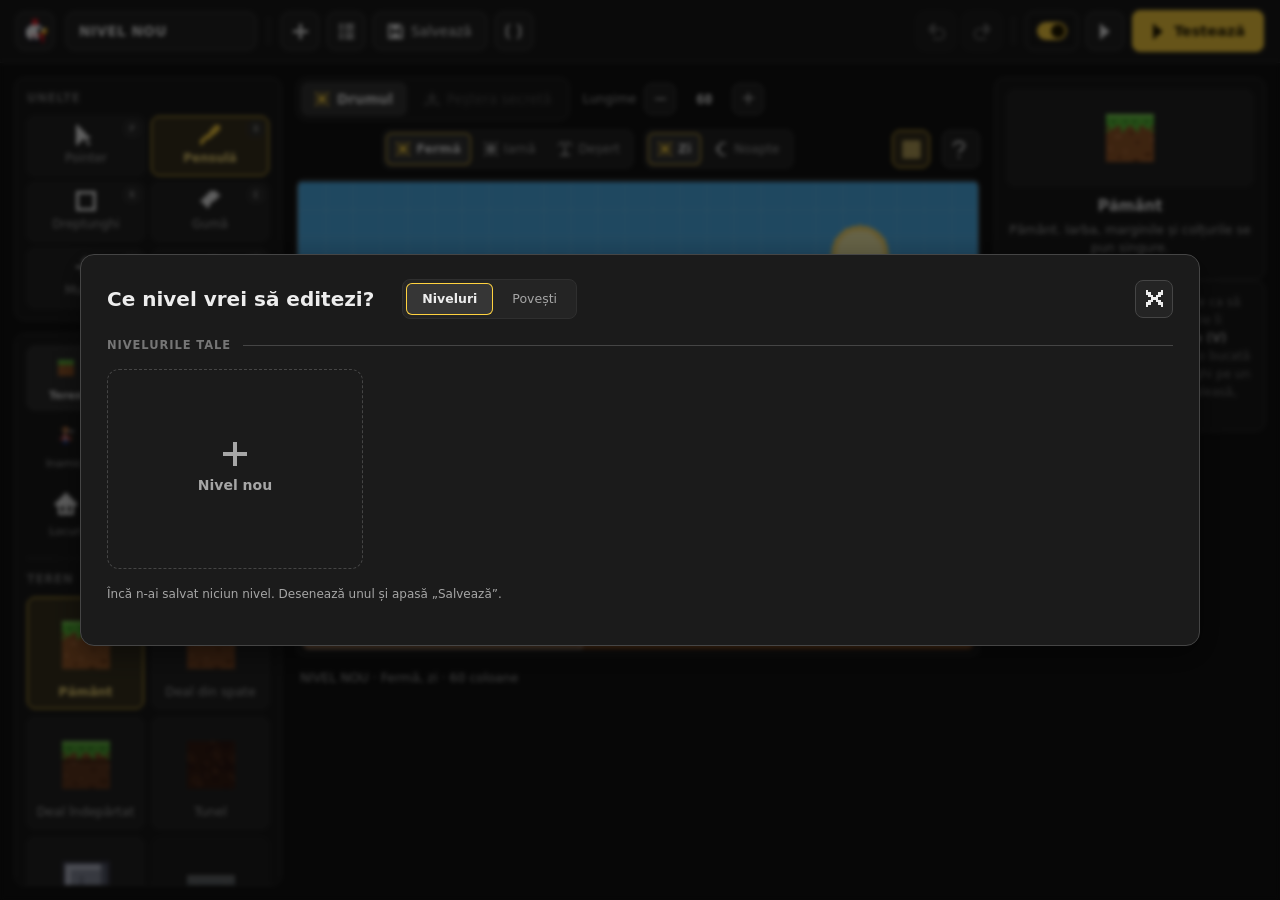
==== commit 17e37053: "Mini-jocurile din cafenea: Ghicește ceșcuța și Blocurile lui Moș - editor: alegi mini-jocul cafenele" ====
--- a/editor.html
+++ b/editor.html
@@ -154,6 +154,9 @@
   .capt{display:flex;align-items:center;gap:6px;padding:4px 6px;background:var(--card);border:1px solid var(--line);border-radius:var(--r2);font-size:11.5px;line-height:1.15;text-align:left;color:var(--muted)}
   .capt img{image-rendering:pixelated;width:33px;height:40px}
   .capt[aria-pressed="true"]{background:var(--sel);border-color:var(--sel-line);color:var(--accent2)}
+  .capts.games .capt{min-height:44px;padding:6px 8px}
+  .capts.games .capt .px{width:18px;height:18px;color:var(--text)}
+  .capts.games .capt[aria-pressed="true"] .px{color:var(--accent)}
   .lvl .row{display:flex;flex-direction:column;gap:6px}
   .lvl .row + .row{margin-top:12px}
   .lvl .lbl{color:var(--muted);font-size:12px}
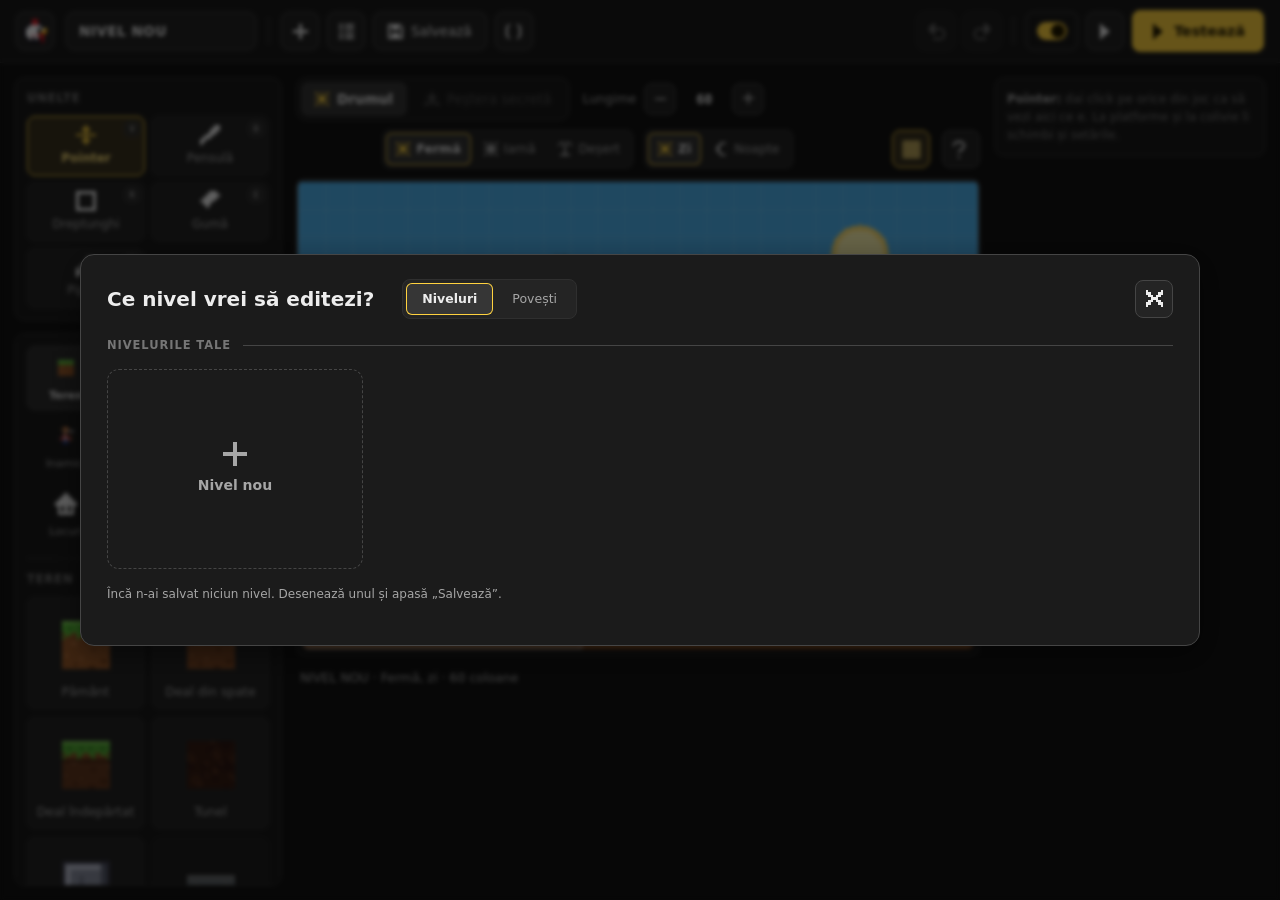
==== commit 03143393: "Bug fixes: mișcarea curcanului, cameră, editor, NOUTĂȚI - Mișcare: pornire/oprire treptată, fuga 2.8" ====
--- a/editor.html
+++ b/editor.html
@@ -361,11 +361,10 @@
   <div class="box wide">
     <div class="mhead"><h3 id="helpT">Scurtături și sfaturi</h3><button class="btn" id="helpClose">Închide</button></div>
     <dl class="keys">
-      <dt><kbd>P</kbd></dt><dd>Pointer: vezi ce e și îi schimbi setările</dd>
+      <dt><kbd>V</kbd></dt><dd>Pointer: vezi ce e, îi schimbi setările și tragi ca să muți</dd>
       <dt><kbd>B</kbd></dt><dd>Pensulă</dd>
       <dt><kbd>R</kbd></dt><dd>Dreptunghi: tragi și se umple</dd>
       <dt><kbd>E</kbd></dt><dd>Gumă (click dreapta șterge cu orice unealtă)</dd>
-      <dt><kbd>V</kbd></dt><dd>Mutare: tragi obiecte, blocuri sau o bucată întreagă</dd>
       <dt><kbd>I</kbd></dt><dd>Pipetă: click pe ceva și devine elementul pensulei</dd>
       <dt><kbd>G</kbd></dt><dd>Arată sau ascunde grila</dd>
       <dt><kbd>←</kbd><kbd>→</kbd></dt><dd>Mută harta (și rotița); cu <kbd>Shift</kbd> mai repede</dd>
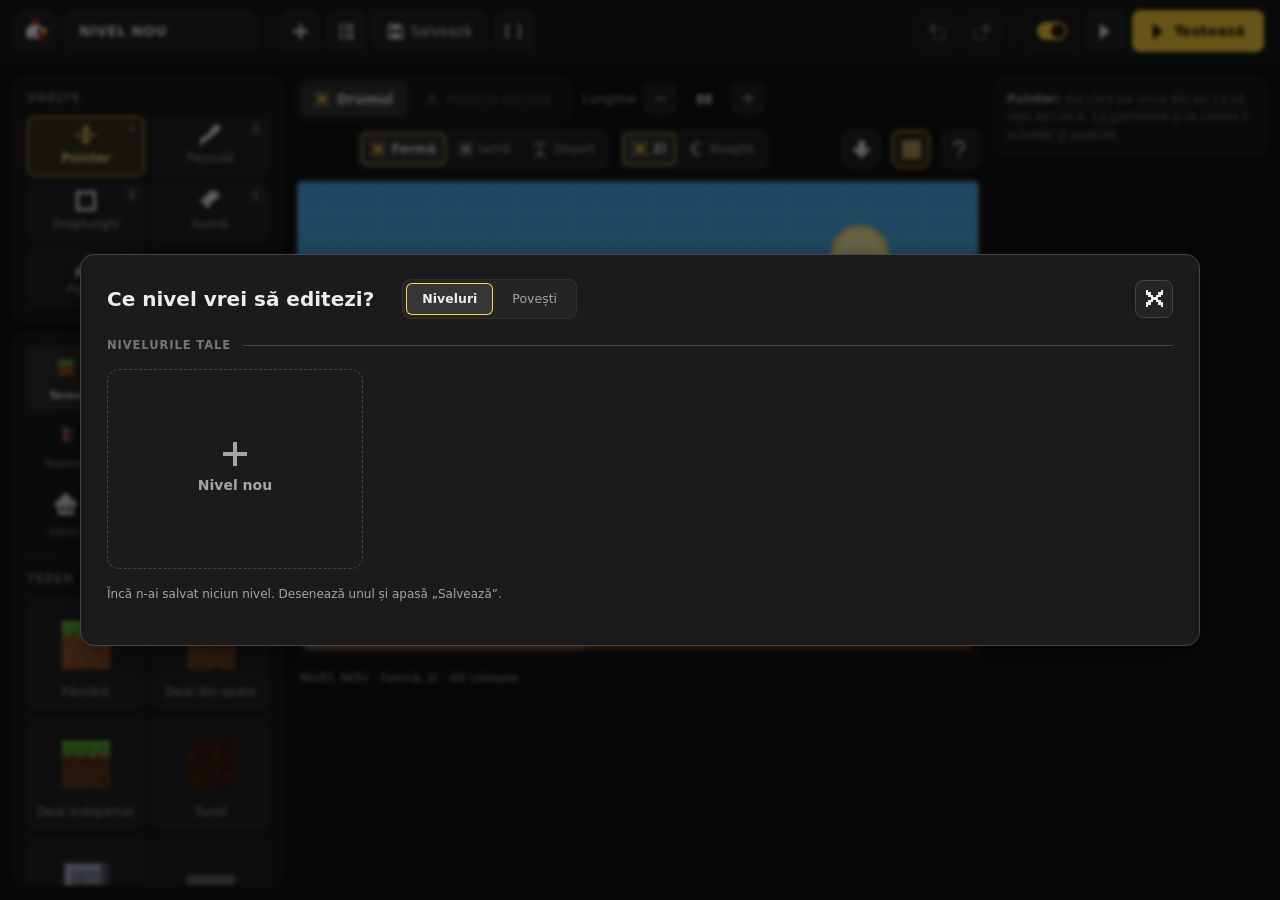
==== commit 61eff1a4: "Versiunea 1.2.5: camera verticală și rânduri sub nivel în editor, mobi și grafică Co-Authored-By: Cl" ====
--- a/editor.html
+++ b/editor.html
@@ -326,6 +326,7 @@
         <button data-night="1" data-tip="Noapte||Fermierii au felinar și te văd doar în lumina lor."><i data-px="moon"></i>Noapte</button>
       </div>
       </div>
+      <button class="btn ico" id="camDown" data-tip="Înapoi jos|Home|Camera revine la ecranul obișnuit, sub rândul 0."><i data-px="down"></i></button>
       <button class="btn ico" id="gridBtn" data-tip="Grila|G|Arată sau ascunde pătrățelele."><i data-px="grid"></i></button>
       <button class="btn ico" id="helpBtn" data-tip="Scurtături și sfaturi|?"><i data-px="help"></i></button>
     </div>
@@ -368,6 +369,7 @@
       <dt><kbd>I</kbd></dt><dd>Pipetă: click pe ceva și devine elementul pensulei</dd>
       <dt><kbd>G</kbd></dt><dd>Arată sau ascunde grila</dd>
       <dt><kbd>←</kbd><kbd>→</kbd></dt><dd>Mută harta (și rotița); cu <kbd>Shift</kbd> mai repede</dd>
+      <dt><kbd>↑</kbd><kbd>↓</kbd></dt><dd>Mută harta în sus (până la rândul -14) și în jos (cât se vede la dialog); și <kbd>Alt</kbd> + rotița · <kbd>Home</kbd> te aduce înapoi jos</dd>
       <dt><kbd>Ctrl</kbd><kbd>Z</kbd></dt><dd>Anulează · <kbd>Ctrl</kbd> <kbd>Y</kbd> refă</dd>
       <dt><kbd>Ctrl</kbd><kbd>S</kbd></dt><dd>Salvează</dd>
       <dt><kbd>Delete</kbd></dt><dd>Șterge bucata aleasă · <kbd>Esc</kbd> o lasă</dd>
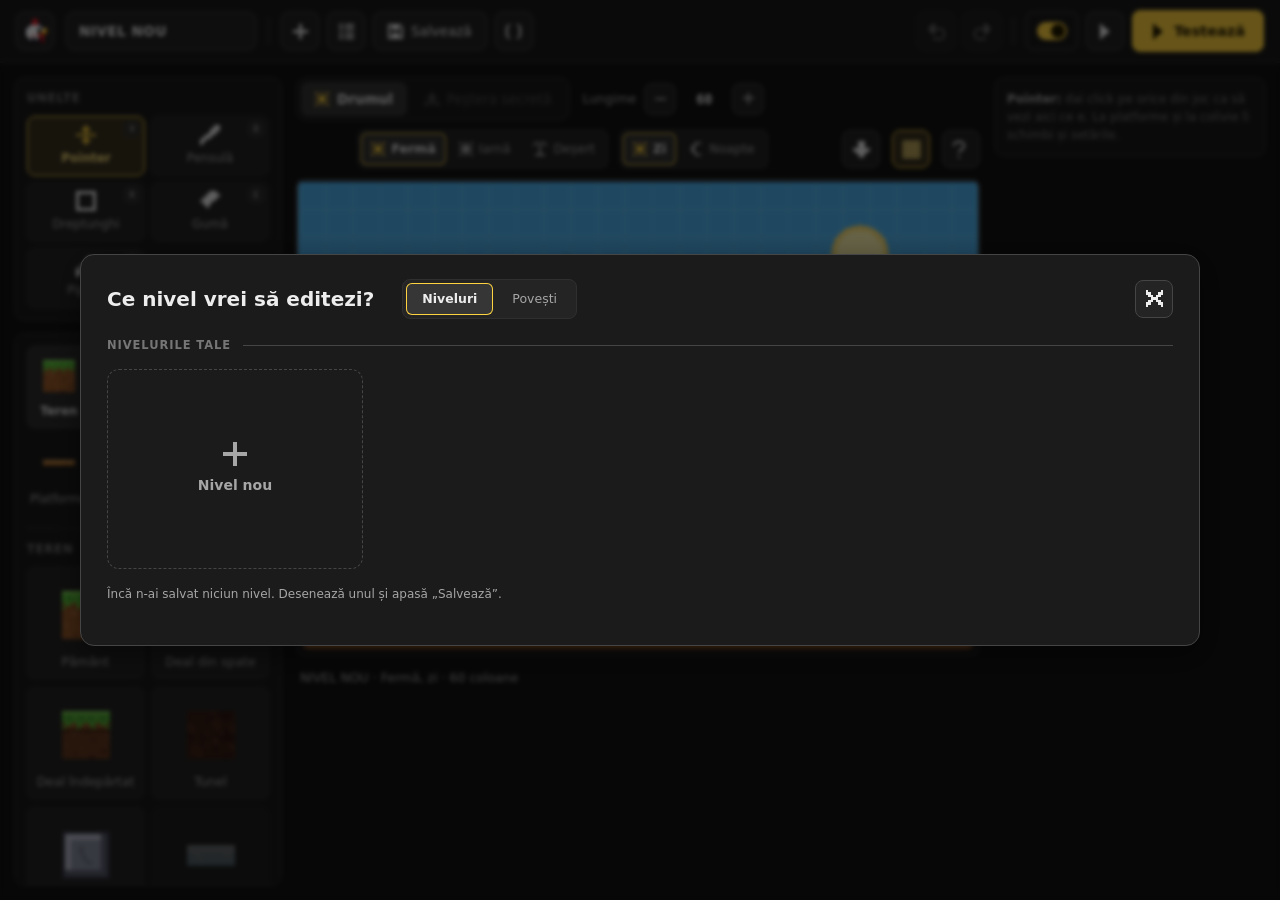
==== commit dac9e32b: "Țepi întorși (tavan, pereți) în editor; categorii mai mari Co-Authored-By: Claude Opus 5.5 <noreply@" ====
--- a/editor.html
+++ b/editor.html
@@ -87,11 +87,11 @@
 
   /* Categoriile: file cu iconițe */
   .palette{flex:1;display:flex;flex-direction:column;min-height:0;overflow-y:auto}   /* umple tot panoul */
-  .cats{display:grid;grid-template-columns:repeat(auto-fill,minmax(60px,1fr));gap:4px;padding-bottom:12px;margin-bottom:12px;border-bottom:1px solid var(--line)}
-  .cat{display:flex;flex-direction:column;align-items:center;justify-content:center;gap:4px;height:64px;padding:3px 2px;background:transparent;border:1px solid transparent;border-radius:var(--r2);font-size:11px;color:var(--muted)}
-  .cat .ci{display:flex;align-items:center;justify-content:center;width:34px;height:32px}
-  .cat .ci img{image-rendering:pixelated;max-width:34px;max-height:32px;min-width:16px}
-  .cat .ci .px{width:22px;height:22px;color:var(--text)}
+  .cats{display:grid;grid-template-columns:repeat(4,1fr);gap:6px;padding-bottom:12px;margin-bottom:12px;border-bottom:1px solid var(--line)}
+  .cat{display:flex;flex-direction:column;align-items:center;justify-content:center;gap:5px;height:82px;padding:4px 2px;background:transparent;border:1px solid transparent;border-radius:var(--r2);font-size:12px;color:var(--muted)}
+  .cat .ci{display:flex;align-items:center;justify-content:center;width:48px;height:44px}
+  .cat .ci img{image-rendering:pixelated;width:32px;max-width:48px;max-height:44px}
+  .cat .ci .px{width:30px;height:30px;color:var(--text)}
   .cat:hover{background:var(--card);color:var(--text)}
   .cat[aria-selected="true"]{background:var(--card2);border-color:var(--line2);color:var(--text);font-weight:600}
   .cat[aria-selected="true"] .ci .px{color:var(--accent)}
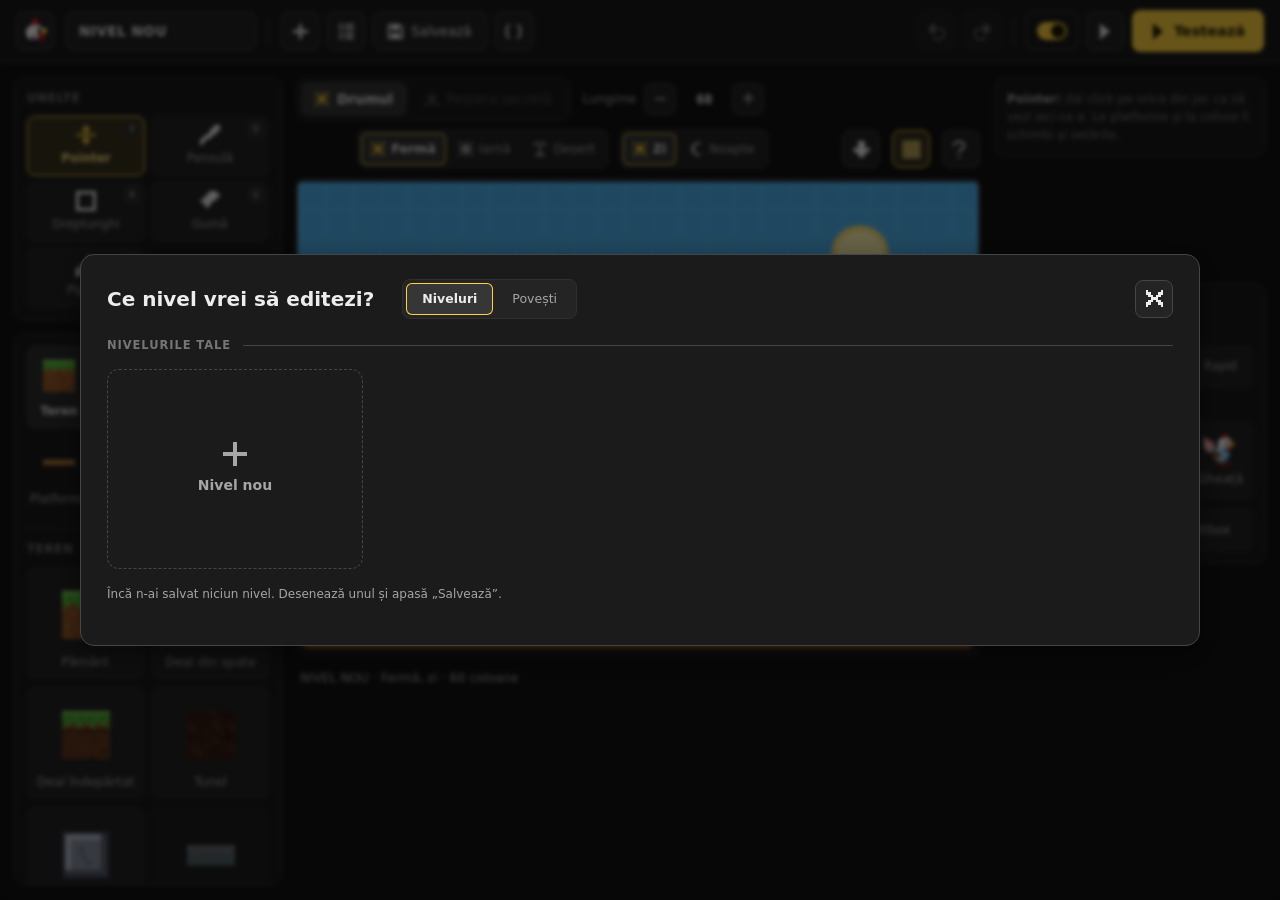
==== commit 559a6b0d: "Minor Bug Fixes" ====
--- a/editor.html
+++ b/editor.html
@@ -130,7 +130,10 @@
   #pos{font:12px ui-monospace,Consolas,monospace;color:var(--dim);white-space:nowrap}
 
   /* ---- Dreapta: elementul ales, nivelul */
-  aside.props{width:272px}
+  aside.props{width:272px;overflow:hidden}
+  /* Elementul ales se derulează; Testul stă fix jos */
+  #propsEl{flex:1;min-height:0;overflow-y:auto;scrollbar-width:thin;scrollbar-color:var(--line2) transparent}
+  #testEl{flex:none}
   .ihead{display:flex;flex-direction:column;align-items:center;gap:10px;text-align:center;margin-bottom:10px}
   .ihead .big{display:flex;align-items:center;justify-content:center;width:100%;min-height:96px;background:var(--card);border:1px solid var(--line);border-radius:var(--r2);padding:10px}
   .ihead .big img{image-rendering:pixelated;display:block}
@@ -141,6 +144,9 @@
   .opt{display:flex;align-items:center;justify-content:space-between;gap:8px;color:var(--muted);font-size:12.5px}
   .opt + .opt{margin-top:8px}
   .props .opt b{min-width:64px;text-align:center}
+  #testEl .opt{margin:10px 0 6px}
+  .seg.tspd button{white-space:normal;line-height:1.15;font-size:11.5px}
+  .seg.tform img{width:auto;height:26px}
   .seg{display:flex;gap:3px;padding:3px;background:var(--card);border:1px solid var(--line);border-radius:var(--r2)}
   .seg button{flex:1;display:flex;align-items:center;justify-content:center;gap:6px;min-height:34px;padding:4px 6px;border:0;border-radius:6px;background:none;color:var(--muted);font-size:12.5px;white-space:nowrap}
   .seg button:hover:not(:disabled){color:var(--text);background:var(--card2)}
@@ -270,7 +276,7 @@
   <div class="grp">
     <label class="toggle" data-tip="Invincibil||Când testezi, nimic nu te rănește. Apa și gropile tot te omoară."><input type="checkbox" id="god" checked><span class="lbl">Invincibil</span></label>
     <button class="btn" id="here" data-tip="Testează de aici||Pornești din stânga ecranului de acum."><i data-px="play"></i><span class="lbl">De aici</span></button>
-    <button class="btn primary" id="test"><i data-px="play"></i>Testează</button>
+    <button class="btn primary" id="test" data-tip="Testează|T|Pornește sau oprește testul. Shift+T: de aici."><i data-px="play"></i>Testează</button>
   </div>
 </header>
 
@@ -337,6 +343,13 @@
 
   <aside id="props" class="props" aria-label="Elementul ales și setările nivelului">
     <div id="propsEl"></div>
+    <div id="testEl"><section><h2>Test</h2>
+      <div class="opt"><span>Viteza jocului</span></div>
+      <div class="seg tspd" id="tSpeed" role="group" aria-label="Viteza"><button data-spd="0.25">Foarte încet</button><button data-spd="0.5">Încet</button><button data-spd="1">Normal</button><button data-spd="1.5">Rapid</button></div>
+      <div class="opt"><span>Curcanul (și la start)</span></div>
+      <div class="seg pw tform" id="tForm" role="group" aria-label="Forma curcanului"><button data-form="small"><img data-cicon="tk_small" alt="">Mic</button><button data-form="big"><img data-cicon="tk_big" alt="">Mare</button><button data-form="fire"><img data-cicon="tk_fire" alt="">Foc</button><button data-form="ice"><img data-cicon="tk_ice" alt="">Gheață</button></div>
+      <div class="seg" id="tTog" role="group" aria-label="Ajutoare"><button data-tog="key" data-tip="Cheia||Ai cheia coliviei de la început.">Cheie</button><button data-tog="gold" data-tip="Curcanul de aur||Doar cum arată.">De aur</button><button data-tog="hb" data-tip="Hitbox-uri||Arată cutiile de lovire.">Hitbox</button></div>
+    </section></div>
   </aside>
 </div>
 
@@ -368,6 +381,7 @@
       <dt><kbd>E</kbd></dt><dd>Gumă (click dreapta șterge cu orice unealtă)</dd>
       <dt><kbd>I</kbd></dt><dd>Pipetă: click pe ceva și devine elementul pensulei</dd>
       <dt><kbd>G</kbd></dt><dd>Arată sau ascunde grila</dd>
+      <dt><kbd>T</kbd></dt><dd>Testează / oprește testul · <kbd>Shift</kbd> <kbd>T</kbd> testează de aici</dd>
       <dt><kbd>←</kbd><kbd>→</kbd></dt><dd>Mută harta (și rotița); cu <kbd>Shift</kbd> mai repede</dd>
       <dt><kbd>↑</kbd><kbd>↓</kbd></dt><dd>Mută harta în sus (până la rândul -14) și în jos (cât se vede la dialog); și <kbd>Alt</kbd> + rotița · <kbd>Home</kbd> te aduce înapoi jos</dd>
       <dt><kbd>Ctrl</kbd><kbd>Z</kbd></dt><dd>Anulează · <kbd>Ctrl</kbd> <kbd>Y</kbd> refă</dd>
